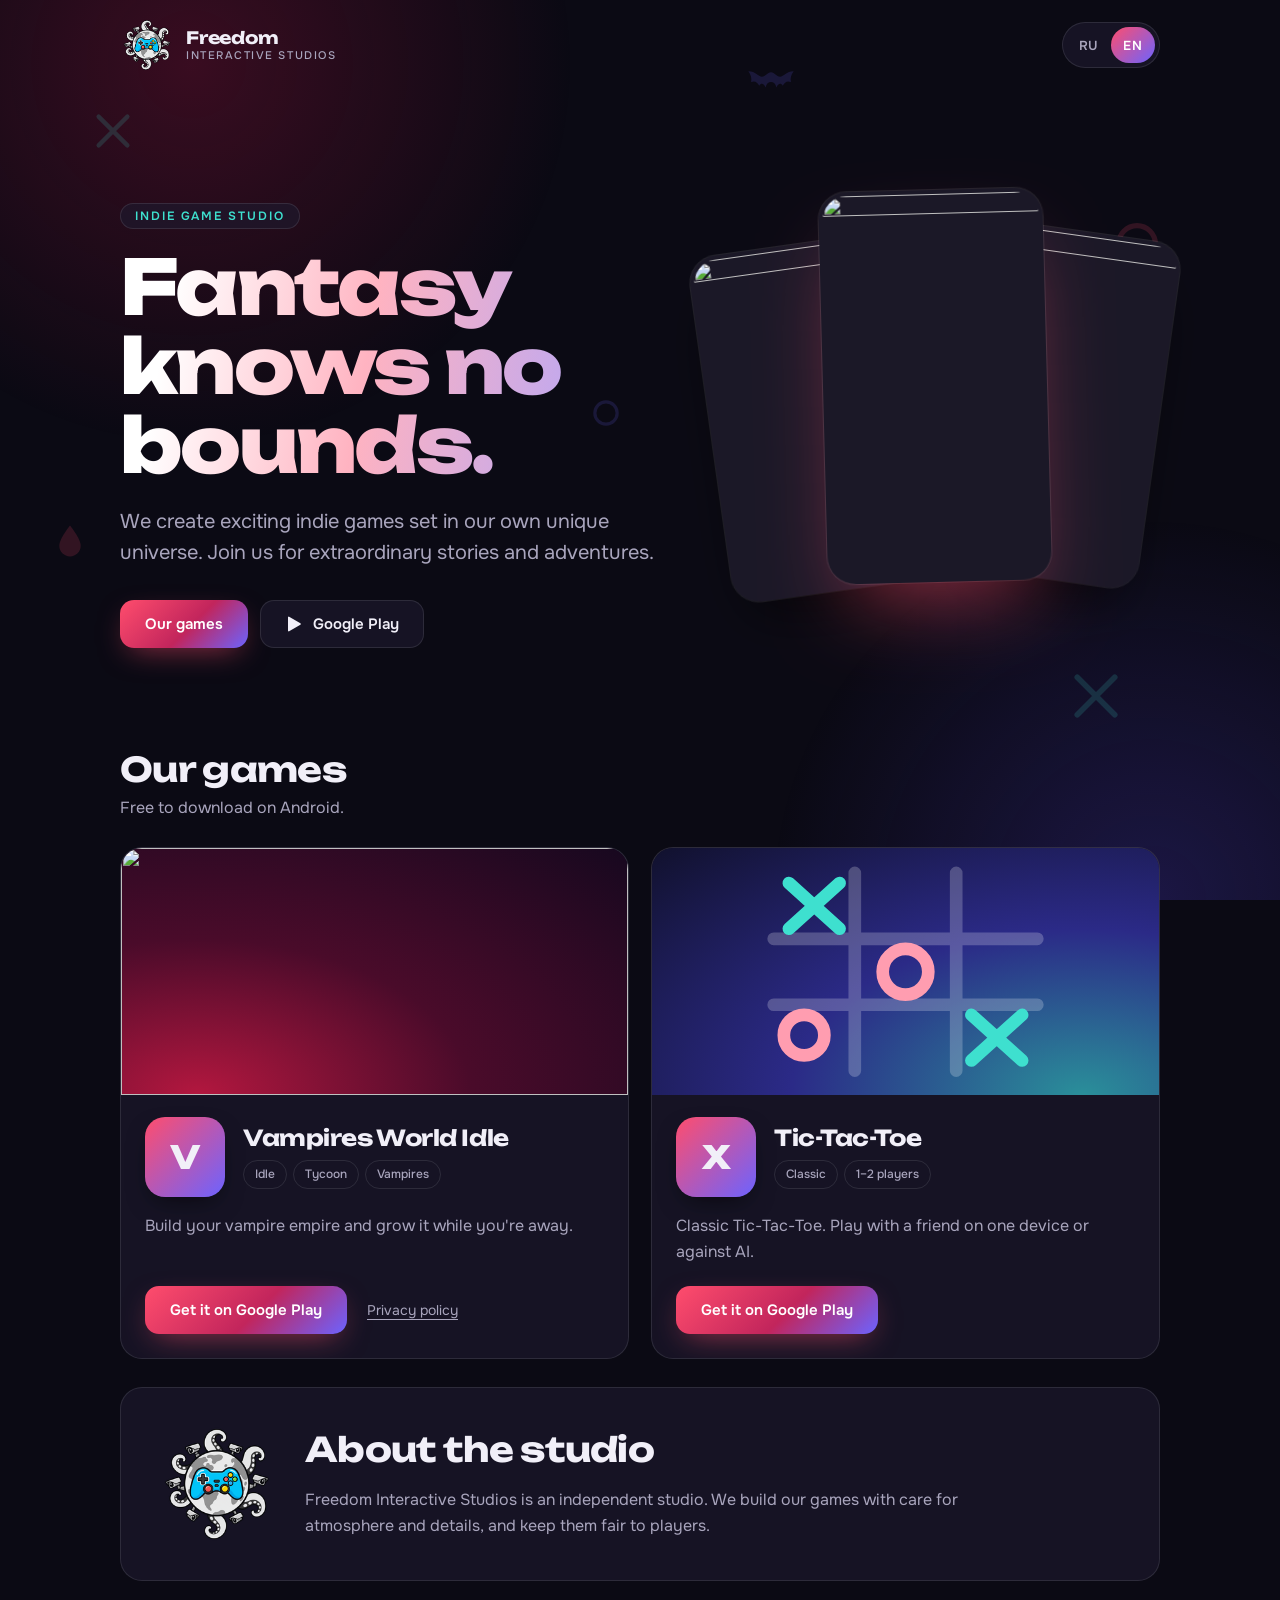
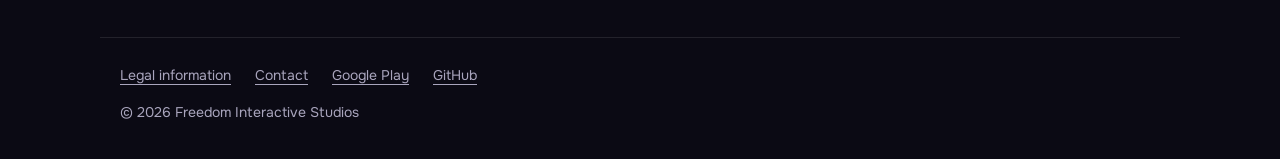
==== index.html @ ca3b4bb5 "feat: initial layout" ====
<!doctype html>
<html lang="en">
<head>
  <meta charset="utf-8">
  <meta name="viewport" content="width=device-width, initial-scale=1, viewport-fit=cover">
  <title>Freedom Interactive Studios — Indie games</title>
  <meta name="description" content="We create exciting indie games set in our own unique universe. Join us for extraordinary stories and adventures. Fantasy knows no bounds!">
  <meta name="theme-color" content="#0b0a14">
  <meta property="og:type" content="website">
  <meta property="og:title" content="Freedom Interactive Studios">
  <meta property="og:description" content="Exciting indie games, extraordinary stories and adventures. Fantasy knows no bounds!">
  <meta property="og:image" content="https://fzf-studios.github.io/assets/img/logo-512.png">
  <meta property="og:url" content="https://fzf-studios.github.io/">
  <link rel="icon" href="assets/img/favicon-64.png" type="image/png" sizes="64x64">
  <link rel="apple-touch-icon" href="assets/img/apple-touch-icon.png">
  <link rel="canonical" href="https://fzf-studios.github.io/">
  <link rel="preload" href="assets/fonts/Unbounded.woff2" as="font" type="font/woff2" crossorigin>
  <link rel="preload" href="assets/fonts/Onest.woff2" as="font" type="font/woff2" crossorigin>
  <link rel="stylesheet" href="assets/style.css?v=3">
</head>
<body>
  <div class="bg" aria-hidden="true">
    <span class="glow glow-a"></span>
    <span class="glow glow-b"></span>
    <svg class="float f1" viewBox="0 0 64 64"><path d="M12 12 52 52M52 12 12 52" /></svg>
    <svg class="float f2" viewBox="0 0 64 64"><circle cx="32" cy="32" r="21" /></svg>
    <svg class="float f3" viewBox="0 0 64 64"><path class="fill" d="M32 6C32 6 14 28 14 40a18 18 0 0 0 36 0C50 28 32 6 32 6Z" /></svg>
    <svg class="float f4" viewBox="0 0 64 64"><path d="M12 12 52 52M52 12 12 52" /></svg>
    <svg class="float f5" viewBox="0 0 64 64"><circle cx="32" cy="32" r="21" /></svg>
    <svg class="float f6" viewBox="0 0 64 64"><path class="fill" d="M32 20c-4 0-6 5-10 5s-7-6-15-6c3 4 4 8 3 12 4-2 7 0 9 4 2-3 5-3 7 2 1-4 3-6 6-6s5 2 6 6c2-5 5-5 7-2 2-4 5-6 9-4-1-4 0-8 3-12-8 0-11 6-15 6s-6-5-10-5Z" /></svg>
  </div>

  <header class="top">
    <a class="brand" href="#top" aria-label="Freedom Interactive Studios">
      <img class="brand-mark" src="assets/img/logo-96.png" srcset="assets/img/logo-96.png 1x, assets/img/logo-192.png 2x" alt="" width="54" height="54">
      <span class="brand-name">Freedom<small>Interactive Studios</small></span>
    </a>
    <div class="lang" role="group" aria-label="Language">
      <button type="button" data-lang="ru">RU</button>
      <button type="button" data-lang="en">EN</button>
    </div>
  </header>

  <main id="top">
    <section class="hero">
      <div class="hero-copy">
      <p class="eyebrow" data-i18n="hero.eyebrow">Indie game studio</p>
      <h1 data-i18n="hero.title">Fantasy knows no bounds.</h1>
      <p class="lead" data-i18n="hero.lead">We create exciting indie games set in our own unique universe. Join us for extraordinary stories and adventures.</p>
      <div class="hero-actions">
        <a class="btn btn-primary" href="#games" data-i18n="hero.cta">Our games</a>
        <a class="btn btn-ghost" href="https://play.google.com/store/apps/dev?id=5863759405716784590" target="_blank" rel="noopener">
          <svg viewBox="0 0 24 24" aria-hidden="true"><path d="M4 3.2v17.6a1 1 0 0 0 1.5.9l15-8.8a1 1 0 0 0 0-1.8l-15-8.8A1 1 0 0 0 4 3.2Z" /></svg>
          <span data-i18n="hero.play">Google Play</span>
        </a>
      </div>
      </div>
      <div class="showcase" aria-hidden="true">
        <div class="phone p-left"><img src="https://play-lh.googleusercontent.com/1ShK2Km62Al14qIQYZlLW3X-k7MZh_Gj1DgG6ytN6CyoRQE3Zxpvb42QYdLH-2eD8fv1aIu7-YUzpAoXFqrdkWw=w270-h480" srcset="https://play-lh.googleusercontent.com/1ShK2Km62Al14qIQYZlLW3X-k7MZh_Gj1DgG6ytN6CyoRQE3Zxpvb42QYdLH-2eD8fv1aIu7-YUzpAoXFqrdkWw=w270-h480 1x, https://play-lh.googleusercontent.com/1ShK2Km62Al14qIQYZlLW3X-k7MZh_Gj1DgG6ytN6CyoRQE3Zxpvb42QYdLH-2eD8fv1aIu7-YUzpAoXFqrdkWw=w540-h960 2x" alt="" width="270" height="480" decoding="async" referrerpolicy="no-referrer"></div>
        <div class="phone p-right"><img src="https://play-lh.googleusercontent.com/3jrcqV1eu-T9e8samyc-ILuO3domNdRpXT-UySXOMLKlcnkEo4G8ODEBn3ZB3Iq1X9CYV_1Oh5l3eB-9qXBByw=w270-h480" srcset="https://play-lh.googleusercontent.com/3jrcqV1eu-T9e8samyc-ILuO3domNdRpXT-UySXOMLKlcnkEo4G8ODEBn3ZB3Iq1X9CYV_1Oh5l3eB-9qXBByw=w270-h480 1x, https://play-lh.googleusercontent.com/3jrcqV1eu-T9e8samyc-ILuO3domNdRpXT-UySXOMLKlcnkEo4G8ODEBn3ZB3Iq1X9CYV_1Oh5l3eB-9qXBByw=w540-h960 2x" alt="" width="270" height="480" decoding="async" referrerpolicy="no-referrer"></div>
        <div class="phone p-center"><img src="https://play-lh.googleusercontent.com/Ith1IhKOJNfgIG3pc2i3UYyOQsQ_L5sB6oXsE3UP7IhQuaHHo_zner7JE--ERgmgsB-tVUhxAJWjwKFsyPpGqg=w270-h480" srcset="https://play-lh.googleusercontent.com/Ith1IhKOJNfgIG3pc2i3UYyOQsQ_L5sB6oXsE3UP7IhQuaHHo_zner7JE--ERgmgsB-tVUhxAJWjwKFsyPpGqg=w270-h480 1x, https://play-lh.googleusercontent.com/Ith1IhKOJNfgIG3pc2i3UYyOQsQ_L5sB6oXsE3UP7IhQuaHHo_zner7JE--ERgmgsB-tVUhxAJWjwKFsyPpGqg=w540-h960 2x" alt="" width="270" height="480" decoding="async" referrerpolicy="no-referrer"></div>
      </div>
    </section>

    <section id="games" class="games" aria-labelledby="games-title">
      <div class="section-head">
        <h2 id="games-title" data-i18n="games.title">Our games</h2>
        <p data-i18n="games.sub">Free to download on Android.</p>
      </div>

      <div class="grid">
        <article class="card game vampire">
          <div class="art" aria-hidden="true">
            <img class="cover" src="https://play-lh.googleusercontent.com/Q-YA4ZpcvmBesupVC3gqAyeb-giIh3-ihcmyhtLbAHuDAwxWrELbVHQJjYJtG1m6lBqfqPEzorj2pVnKfVWiWg=w1024-h500" srcset="https://play-lh.googleusercontent.com/Q-YA4ZpcvmBesupVC3gqAyeb-giIh3-ihcmyhtLbAHuDAwxWrELbVHQJjYJtG1m6lBqfqPEzorj2pVnKfVWiWg=w640-h313 640w, https://play-lh.googleusercontent.com/Q-YA4ZpcvmBesupVC3gqAyeb-giIh3-ihcmyhtLbAHuDAwxWrELbVHQJjYJtG1m6lBqfqPEzorj2pVnKfVWiWg=w1024-h500 1024w" sizes="(min-width: 900px) 520px, 100vw" alt="" width="1024" height="500" loading="lazy" decoding="async" referrerpolicy="no-referrer">
          </div>
          <div class="body">
            <div class="head">
              <div class="icon">
                <span class="icon-fallback">V</span>
                <img src="https://play-lh.googleusercontent.com/rarjYxpaOiOeSFdIjjuTbPEgERND8ZM7tji0JjJdWgd7ZCHnLQyljBamuUapBfrnSDu1SnSzlREQqMSGxcxb5Hk=s256" alt="" width="64" height="64" loading="lazy" decoding="async" referrerpolicy="no-referrer">
              </div>
              <div class="head-text">
                <h3>Vampires World Idle</h3>
                <div class="tags"><span data-i18n="tag.idle">Idle</span><span data-i18n="tag.tycoon">Tycoon</span><span data-i18n="tag.vampires">Vampires</span></div>
              </div>
            </div>
            <p data-i18n="vampire.desc">Build your vampire empire and grow it while you're away.</p>
            <div class="actions">
              <a class="btn btn-primary" href="https://play.google.com/store/apps/details?id=com.freedominteractive.vampireWorldIdle" target="_blank" rel="noopener" data-i18n="game.play">Get it on Google Play</a>
              <a class="link" href="https://fzf-studios.github.io/legal/projects/vampires-world-idle/privacy-policy.html" data-i18n="game.privacy">Privacy policy</a>
            </div>
          </div>
        </article>

        <article class="card game ttt">
          <div class="art" aria-hidden="true">
            <svg class="art-deco" viewBox="0 0 200 98" preserveAspectRatio="xMidYMid slice">
              <path class="grid-line" d="M80 10v78M120 10v78M48 36h104M48 62h104" />
              <path class="mark x" d="M54 14l20 18M74 14 54 32" />
              <circle class="mark o" cx="100" cy="49" r="9" />
              <path class="mark x" d="M126 66l20 18M146 66l-20 18" />
              <circle class="mark o" cx="60" cy="74" r="8" />
            </svg>
          </div>
          <div class="body">
            <div class="head">
              <div class="icon">
                <span class="icon-fallback">X</span>
                <img src="https://play-lh.googleusercontent.com/PpPDhZluUGQH79NOJ9YYto56J4JbtSe0tbAO69b5HPb1utqQhsG3fX1oHCB_e1ZnDHzMkyncfUjKb32u4Q8odAg=s256" alt="" width="64" height="64" loading="lazy" decoding="async" referrerpolicy="no-referrer">
              </div>
              <div class="head-text">
                <h3 data-i18n="ttt.name">Tic-Tac-Toe</h3>
                <div class="tags"><span data-i18n="tag.puzzle">Classic</span><span data-i18n="tag.duo">1–2 players</span></div>
              </div>
            </div>
            <p data-i18n="ttt.desc">Classic Tic-Tac-Toe. Play with a friend on one device or against AI.</p>
            <div class="actions">
              <a class="btn btn-primary" href="https://play.google.com/store/apps/details?id=com.freedominteractive.tictactoe" target="_blank" rel="noopener" data-i18n="game.play">Get it on Google Play</a>
            </div>
          </div>
        </article>
      </div>
    </section>

    <section class="about card" aria-labelledby="about-title">
      <img class="about-logo" src="assets/img/logo-192.png" alt="Freedom Interactive Studios" width="120" height="120" loading="lazy" decoding="async">
      <h2 id="about-title" data-i18n="about.title">About the studio</h2>
      <p data-i18n="about.text">Freedom Interactive Studios is an independent studio. We build our games with care for atmosphere and details, and keep them fair to players.</p>
    </section>
  </main>

  <footer class="foot">
    <nav aria-label="Links">
      <a href="https://fzf-studios.github.io/legal/" data-i18n="foot.legal">Legal information</a>
      <a href="https://fzf-studios.github.io/legal/common/studio-contact.html" data-i18n="foot.contact">Contact</a>
      <a href="https://play.google.com/store/apps/dev?id=5863759405716784590" target="_blank" rel="noopener">Google Play</a>
      <a href="https://github.com/fzf-studios" target="_blank" rel="noopener">GitHub</a>
    </nav>
    <p>© <span id="year">2026</span> Freedom Interactive Studios</p>
  </footer>

  <script src="assets/app.js?v=3" defer></script>
</body>
</html>
---- assets/style.css ----
@font-face {
  font-family: "Unbounded";
  src: url("fonts/Unbounded.woff2") format("woff2");
  font-weight: 200 900;
  font-display: swap;
}

@font-face {
  font-family: "Onest";
  src: url("fonts/Onest.woff2") format("woff2");
  font-weight: 100 900;
  font-display: swap;
}

:root {
  color-scheme: dark;
  --bg: #0b0a14;
  --surface: rgba(30, 26, 48, 0.62);
  --surface-strong: rgba(46, 40, 72, 0.8);
  --border: rgba(255, 255, 255, 0.1);
  --text: #f1eff8;
  --muted: #a9a5bd;
  --crimson: #ff4d6d;
  --crimson-deep: #8f1238;
  --indigo: #6c63ff;
  --cyan: #3ee0cf;
  --radius: 22px;
  --font-display: "Unbounded", "Onest", system-ui, sans-serif;
  --font-body: "Onest", system-ui, -apple-system, "Segoe UI", sans-serif;
}

* { box-sizing: border-box; }

html { scroll-behavior: smooth; }

body {
  margin: 0;
  min-height: 100vh;
  background: var(--bg);
  color: var(--text);
  font: 400 16px/1.6 var(--font-body);
  -webkit-font-smoothing: antialiased;
  overflow-x: hidden;
}

a { color: inherit; }

/* ---------- Background ---------- */

.bg {
  position: fixed;
  inset: 0;
  z-index: 0;
  overflow: hidden;
  pointer-events: none;
}

.glow {
  position: absolute;
  width: 60vmax;
  height: 60vmax;
  border-radius: 50%;
  opacity: 0.35;
}

.glow-a { top: -25vmax; left: -15vmax; background: radial-gradient(circle, var(--crimson-deep), transparent 70%); }
.glow-b { bottom: -30vmax; right: -20vmax; background: radial-gradient(circle, #3b2f9e, transparent 70%); }

.float {
  position: absolute;
  width: 46px;
  fill: none;
  stroke: currentColor;
  stroke-width: 6;
  stroke-linecap: round;
  opacity: 0.16;
  will-change: transform;
  animation: drift 18s cubic-bezier(0.45, 0, 0.55, 1) infinite;
}

.float .fill { fill: currentColor; stroke: none; }

.f1 { top: 12%; left: 7%;  color: var(--cyan);    animation-delay: -2s; }
.f2 { top: 24%; right: 9%; color: var(--crimson); animation-delay: -7s; width: 56px; }
.f3 { top: 58%; left: 4%;  color: var(--crimson); animation-delay: -11s; width: 38px; }
.f4 { top: 74%; right: 12%; color: var(--cyan);   animation-delay: -4s; width: 60px; }
.f5 { top: 44%; left: 46%; color: var(--indigo);  animation-delay: -9s; width: 34px; }
.f6 { top: 6%;  left: 58%; color: var(--indigo);  animation-delay: -13s; width: 58px; }

@keyframes drift {
  0%, 100% { transform: translate3d(0, 0, 0) rotate(0deg); }
  50% { transform: translate3d(0, -26px, 0) rotate(14deg); }
}

/* ---------- Layout ---------- */

.top, main, .foot {
  position: relative;
  z-index: 1;
  width: min(1080px, 100%);
  margin-inline: auto;
  padding-inline: max(20px, env(safe-area-inset-left)) max(20px, env(safe-area-inset-right));
}

.top {
  display: flex;
  align-items: center;
  justify-content: space-between;
  gap: 16px;
  padding-top: max(18px, env(safe-area-inset-top));
  padding-bottom: 8px;
}

.brand {
  display: flex;
  align-items: center;
  gap: 12px;
  text-decoration: none;
}

.brand-mark { width: 54px; height: 54px; flex: none; object-fit: contain; }

.brand-name {
  display: flex;
  flex-direction: column;
  font: 700 17px/1.1 var(--font-display);
  letter-spacing: -0.01em;
}

.brand-name small {
  margin-top: 3px;
  font: 500 11px/1 var(--font-body);
  letter-spacing: 0.14em;
  text-transform: uppercase;
  color: var(--muted);
}

.lang {
  display: inline-flex;
  padding: 4px;
  border: 1px solid var(--border);
  border-radius: 999px;
  background: var(--surface);
}

.lang button {
  min-width: 44px;
  min-height: 36px;
  border: 0;
  border-radius: 999px;
  background: transparent;
  color: var(--muted);
  font: 600 13px/1 var(--font-body);
  letter-spacing: 0.06em;
  cursor: pointer;
  transition: background 0.2s, color 0.2s;
}

.lang button[aria-pressed="true"] {
  background: linear-gradient(135deg, var(--crimson), var(--indigo));
  color: #fff;
}

.lang button:focus-visible,
.btn:focus-visible,
.link:focus-visible,
.foot a:focus-visible {
  outline: 2px solid var(--cyan);
  outline-offset: 3px;
}

/* ---------- Hero ---------- */

.hero {
  display: grid;
  grid-template-columns: minmax(0, 1fr);
  align-items: center;
  gap: 40px;
  padding: clamp(56px, 11vw, 110px) 0 clamp(48px, 8vw, 90px);
}

.hero-copy { max-width: 640px; }

.eyebrow {
  display: inline-block;
  margin: 0 0 18px;
  padding: 6px 14px;
  border: 1px solid var(--border);
  border-radius: 999px;
  background: var(--surface);
  color: var(--cyan);
  font: 600 12px/1 var(--font-body);
  letter-spacing: 0.16em;
  text-transform: uppercase;
}

h1 {
  margin: 0 0 22px;
  font: 800 clamp(38px, 8.4vw, 76px)/1.04 var(--font-display);
  letter-spacing: -0.035em;
  background: linear-gradient(100deg, #fff 10%, #ffb3c1 45%, #a9a4ff 95%);
  -webkit-background-clip: text;
  background-clip: text;
  color: transparent;
}

.lead {
  margin: 0 0 32px;
  max-width: 600px;
  color: var(--muted);
  font-size: clamp(17px, 2.4vw, 20px);
  line-height: 1.55;
}

.hero-actions { display: flex; flex-wrap: wrap; gap: 12px; }

/* ---------- Hero showcase ---------- */

.showcase { display: none; }

.phone {
  position: absolute;
  --ds: 0.02;
  transform: translate3d(0, 0, 0) rotate(var(--r));
  will-change: transform;
  backface-visibility: hidden;
  animation: float 10s ease-in-out infinite;
  top: 0;
  width: 200px;
  padding: 4px;
  border-radius: 28px;
  background: #1b1827;
  box-shadow: 0 30px 60px -20px rgba(0, 0, 0, 0.75), 0 0 0 1px var(--border);
}

.phone img {
  display: block;
  width: 100%;
  height: auto;
  border-radius: 24px;
}

.p-left { left: 0; top: 54px; --r: -8deg; --dx: -12px; --dy: -30px; --dr: 3deg; animation-duration: 10s; }
.p-right { right: 0; top: 40px; --r: 8deg; --dx: 12px; --dy: -34px; --dr: -3deg; animation-duration: 12s; animation-delay: -4s; }
.p-center { left: 50%; top: 0; z-index: 2; --r: -1.5deg; --dx: 6px; --dy: -30px; --dr: 3deg; --ds: 0.035; animation-duration: 9s; animation-delay: -2s; width: 224px; margin-left: -112px; box-shadow: 0 40px 80px -24px rgba(255, 77, 109, 0.5), 0 0 0 1px var(--border); }

@keyframes float {
  0%, 100% { transform: translate3d(0, 0, 0) rotate(var(--r)) scale(1); }
  50% { transform: translate3d(var(--dx), var(--dy), 0) rotate(calc(var(--r) + var(--dr))) scale(calc(1 + var(--ds))); }
}

@media (min-width: 900px) {
  .hero { grid-template-columns: minmax(0, 1.1fr) minmax(0, 0.9fr); }
  .showcase { display: block; position: relative; height: 470px; }
}

/* ---------- Buttons ---------- */

.btn {
  display: inline-flex;
  align-items: center;
  justify-content: center;
  gap: 10px;
  min-height: 48px;
  padding: 0 24px;
  border: 1px solid transparent;
  border-radius: 14px;
  font: 600 15px/1 var(--font-body);
  text-decoration: none;
  transition: transform 0.18s, box-shadow 0.18s, background 0.18s;
}

.btn svg { width: 18px; height: 18px; fill: currentColor; }

.btn-primary {
  background: linear-gradient(135deg, var(--crimson), #c2255c 55%, var(--indigo)) border-box;
  color: #fff;
  box-shadow: 0 10px 30px -10px rgba(255, 77, 109, 0.6);
}

.btn-primary:hover { transform: translateY(-2px); box-shadow: 0 16px 34px -10px rgba(255, 77, 109, 0.75); }

.btn-ghost {
  border-color: var(--border);
  background: var(--surface);
}

.btn-ghost:hover { background: var(--surface-strong); transform: translateY(-2px); }

.link {
  color: var(--muted);
  font-size: 14px;
  text-underline-offset: 4px;
  transition: color 0.2s;
}

.link:hover { color: var(--text); }

/* ---------- Games ---------- */

.section-head { margin-bottom: 26px; }

h2 {
  margin: 0 0 6px;
  font: 700 clamp(24px, 4.4vw, 34px)/1.15 var(--font-display);
  letter-spacing: -0.02em;
}

.section-head p { margin: 0; color: var(--muted); }

.grid {
  display: grid;
  grid-template-columns: repeat(auto-fit, minmax(min(100%, 420px), 1fr));
  gap: 22px;
}

.card {
  border: 1px solid var(--border);
  border-radius: var(--radius);
  background: var(--surface);
  overflow: hidden;
}

.game {
  display: flex;
  flex-direction: column;
  transition: transform 0.25s, border-color 0.25s, box-shadow 0.25s;
}

.game:hover { transform: translateY(-5px); border-color: rgba(255, 255, 255, 0.22); }

.art {
  position: relative;
  aspect-ratio: 1024 / 500;
  overflow: hidden;
}

.cover {
  display: block;
  width: 100%;
  height: 100%;
  object-fit: cover;
}

.vampire .art { background: radial-gradient(120% 140% at 15% 100%, #b3173f 0%, #4a0b2a 45%, #17081f 100%); }
.ttt .art { background: radial-gradient(120% 140% at 85% 100%, #2a8f9a 0%, #2b2a87 48%, #11112e 100%); }

.vampire:hover { box-shadow: 0 24px 60px -24px rgba(255, 77, 109, 0.55); }
.ttt:hover { box-shadow: 0 24px 60px -24px rgba(108, 99, 255, 0.6); }

.art-deco {
  position: absolute;
  inset: 0;
  width: 100%;
  height: 100%;
}

.art-deco .fill { fill: rgba(255, 255, 255, 0.22); }
.art-deco .drop { fill: rgba(255, 77, 109, 0.75); }
.art-deco .moon { fill: rgba(255, 233, 200, 0.16); }
.vampire .art-deco .fill:first-of-type { animation: flap 3.6s ease-in-out infinite; transform-origin: 100px 40px; }

.art-deco .grid-line,
.art-deco .mark {
  fill: none;
  stroke-width: 5;
  stroke-linecap: round;
}

.art-deco .grid-line { stroke: rgba(255, 255, 255, 0.22); }
.art-deco .x { stroke: var(--cyan); }
.art-deco .o { stroke: #ff9db0; }

@keyframes flap {
  0%, 100% { transform: scaleY(1); }
  50% { transform: scaleY(0.82) translateY(2px); }
}

.head {
  display: flex;
  align-items: center;
  gap: 18px;
  margin-bottom: 16px;
}

.head-text { min-width: 0; }

.icon {
  position: relative;
  flex: none;
  width: 80px;
  height: 80px;
  border-radius: 20px;
  background: #1b1827;
  box-shadow: 0 10px 24px -8px rgba(0, 0, 0, 0.6);
  overflow: hidden;
}

.icon img,
.icon-fallback {
  position: absolute;
  inset: 0;
  width: 100%;
  height: 100%;
}

.icon img { object-fit: cover; border-radius: inherit; }

.icon-fallback {
  display: grid;
  place-items: center;
  background: linear-gradient(135deg, var(--crimson), var(--indigo));
  font: 800 32px/1 var(--font-display);
}

.body {
  display: flex;
  flex: 1;
  flex-direction: column;
  padding: 22px 24px 24px;
}

.tags { display: flex; flex-wrap: wrap; gap: 6px; }

.tags span {
  padding: 4px 11px;
  border: 1px solid var(--border);
  border-radius: 999px;
  color: var(--muted);
  font-size: 12px;
  font-weight: 500;
}

h3 {
  margin: 0 0 8px;
  font: 700 22px/1.2 var(--font-display);
  letter-spacing: -0.02em;
}

.body p { margin: 0 0 22px; color: var(--muted); }

.actions {
  display: flex;
  flex-wrap: wrap;
  align-items: center;
  gap: 14px 20px;
  margin-top: auto;
}

/* ---------- About ---------- */

.about {
  display: grid;
  grid-template-columns: auto minmax(0, 1fr);
  align-items: center;
  gap: 4px 28px;
  margin: 28px 0 0;
  padding: clamp(22px, 4vw, 36px);
}

.about-logo {
  grid-row: 1 / span 2;
  width: clamp(84px, 16vw, 120px);
  height: auto;
}

.about h2 { align-self: end; }
.about p { margin: 8px 0 0; max-width: 680px; color: var(--muted); align-self: start; }

/* ---------- Footer ---------- */

.foot {
  margin-top: 56px;
  padding-top: 26px;
  padding-bottom: max(36px, env(safe-area-inset-bottom));
  border-top: 1px solid var(--border);
  color: var(--muted);
  font-size: 14px;
}

.foot nav { display: flex; flex-wrap: wrap; gap: 10px 24px; margin-bottom: 14px; }
.foot a { text-underline-offset: 4px; }
.foot a:hover { color: var(--text); }
.foot p { margin: 0; }

/* ---------- Responsive ---------- */

@media (max-width: 520px) {
  .brand-name { font-size: 15px; }
  .brand-mark { width: 38px; height: 38px; }
  .hero-actions .btn { flex: 1 1 100%; }
  .actions .btn { flex: 1 1 100%; }
  .float { opacity: 0.1; }
}

@media (prefers-reduced-motion: reduce) {
  html { scroll-behavior: auto; }
  .float, .art-deco .fill { animation: none !important; }
  .phone { --dx: 0px; --dy: -12px; --dr: 1.5deg; --ds: 0.01; }
}
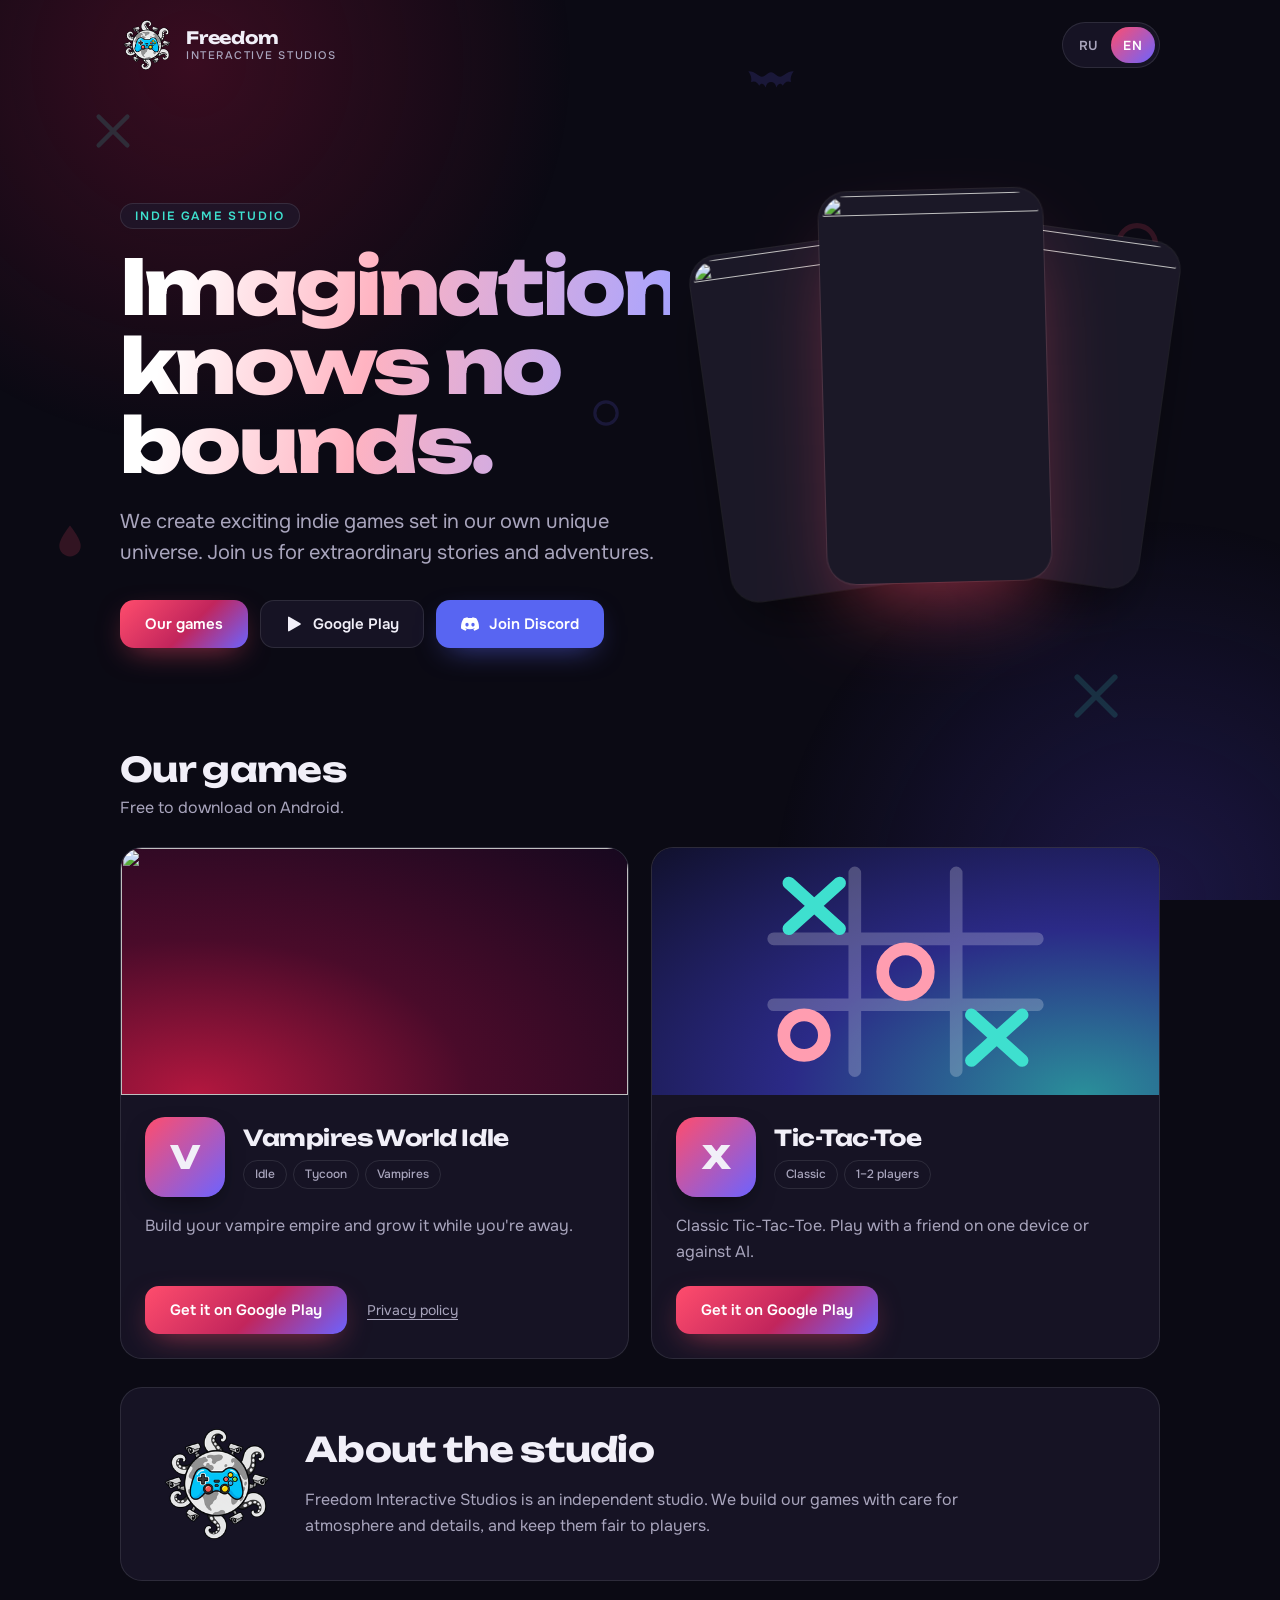
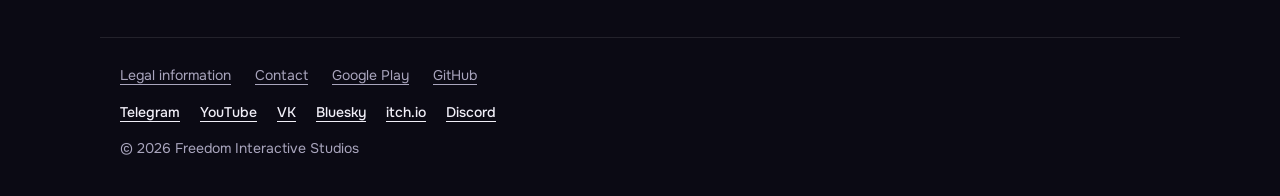
==== commit 7e5541a9: "chore: text, social network links" ====
--- a/index.html
+++ b/index.html
@@ -4,11 +4,11 @@
   <meta charset="utf-8">
   <meta name="viewport" content="width=device-width, initial-scale=1, viewport-fit=cover">
   <title>Freedom Interactive Studios — Indie games</title>
-  <meta name="description" content="We create exciting indie games set in our own unique universe. Join us for extraordinary stories and adventures. Fantasy knows no bounds!">
+  <meta name="description" content="We create exciting indie games set in our own unique universe. Join us for extraordinary stories and adventures. Imagination knows no bounds!">
   <meta name="theme-color" content="#0b0a14">
   <meta property="og:type" content="website">
   <meta property="og:title" content="Freedom Interactive Studios">
-  <meta property="og:description" content="Exciting indie games, extraordinary stories and adventures. Fantasy knows no bounds!">
+  <meta property="og:description" content="Exciting indie games, extraordinary stories and adventures. Imagination knows no bounds!">
   <meta property="og:image" content="https://fzf-studios.github.io/assets/img/logo-512.png">
   <meta property="og:url" content="https://fzf-studios.github.io/">
   <link rel="icon" href="assets/img/favicon-64.png" type="image/png" sizes="64x64">
@@ -16,7 +16,8 @@
   <link rel="canonical" href="https://fzf-studios.github.io/">
   <link rel="preload" href="assets/fonts/Unbounded.woff2" as="font" type="font/woff2" crossorigin>
   <link rel="preload" href="assets/fonts/Onest.woff2" as="font" type="font/woff2" crossorigin>
-  <link rel="stylesheet" href="assets/style.css?v=3">
+  <link rel="stylesheet" href="assets/style.css?v=5">
+  <script type="application/ld+json">{"@context": "https://schema.org", "@type": "Organization", "name": "Freedom Interactive Studios", "url": "https://fzf-studios.github.io/", "logo": "https://fzf-studios.github.io/assets/img/logo-512.png", "sameAs": ["https://t.me/freedominteractivestudios", "https://www.youtube.com/@freedom-interactive-studios", "https://vk.ru/freedominteractivestudios", "https://bsky.app/profile/freedominteractive.bsky.social", "https://freedominteractivestudios.itch.io/", "https://discord.gg/cqApCYyYV", "https://play.google.com/store/apps/dev?id=5863759405716784590", "https://github.com/fzf-studios"]}</script>
 </head>
 <body>
   <div class="bg" aria-hidden="true">
@@ -45,13 +46,17 @@
     <section class="hero">
       <div class="hero-copy">
       <p class="eyebrow" data-i18n="hero.eyebrow">Indie game studio</p>
-      <h1 data-i18n="hero.title">Fantasy knows no bounds.</h1>
+      <h1 data-i18n="hero.title">Imagination knows no bounds.</h1>
       <p class="lead" data-i18n="hero.lead">We create exciting indie games set in our own unique universe. Join us for extraordinary stories and adventures.</p>
       <div class="hero-actions">
         <a class="btn btn-primary" href="#games" data-i18n="hero.cta">Our games</a>
         <a class="btn btn-ghost" href="https://play.google.com/store/apps/dev?id=5863759405716784590" target="_blank" rel="noopener">
           <svg viewBox="0 0 24 24" aria-hidden="true"><path d="M4 3.2v17.6a1 1 0 0 0 1.5.9l15-8.8a1 1 0 0 0 0-1.8l-15-8.8A1 1 0 0 0 4 3.2Z" /></svg>
           <span data-i18n="hero.play">Google Play</span>
+        </a>
+        <a class="btn btn-discord" href="https://discord.gg/cqApCYyYV" target="_blank" rel="noopener">
+          <svg viewBox="0 0 24 24" aria-hidden="true"><path d="M20.317 4.37a19.79 19.79 0 0 0-4.885-1.515.074.074 0 0 0-.079.037c-.21.375-.444.864-.608 1.25a18.27 18.27 0 0 0-5.487 0 12.64 12.64 0 0 0-.617-1.25.077.077 0 0 0-.079-.037A19.74 19.74 0 0 0 3.677 4.37a.07.07 0 0 0-.032.027C.533 9.046-.32 13.58.099 18.057a.082.082 0 0 0 .031.057 19.9 19.9 0 0 0 5.993 3.03.078.078 0 0 0 .084-.028 14.09 14.09 0 0 0 1.226-1.994.076.076 0 0 0-.041-.106 13.1 13.1 0 0 1-1.872-.892.077.077 0 0 1-.008-.128c.126-.094.252-.192.372-.291a.074.074 0 0 1 .078-.01c3.928 1.793 8.18 1.793 12.062 0a.074.074 0 0 1 .078.01c.12.099.246.197.373.292a.077.077 0 0 1-.006.127 12.3 12.3 0 0 1-1.873.891.077.077 0 0 0-.041.107c.36.698.772 1.362 1.225 1.993a.076.076 0 0 0 .084.029 19.84 19.84 0 0 0 6.002-3.03.077.077 0 0 0 .032-.054c.5-5.177-.838-9.674-3.549-13.66a.061.061 0 0 0-.031-.03ZM8.02 15.33c-1.183 0-2.157-1.085-2.157-2.419 0-1.333.956-2.419 2.157-2.419 1.21 0 2.176 1.096 2.157 2.42 0 1.333-.956 2.418-2.157 2.418Zm7.975 0c-1.183 0-2.157-1.085-2.157-2.419 0-1.333.955-2.419 2.157-2.419 1.21 0 2.176 1.096 2.157 2.42 0 1.333-.946 2.418-2.157 2.418Z"/></svg>
+          <span data-i18n="hero.discord">Join Discord</span>
         </a>
       </div>
       </div>
@@ -136,9 +141,17 @@
       <a href="https://play.google.com/store/apps/dev?id=5863759405716784590" target="_blank" rel="noopener">Google Play</a>
       <a href="https://github.com/fzf-studios" target="_blank" rel="noopener">GitHub</a>
     </nav>
+    <nav class="foot-social" aria-label="Social">
+      <a href="https://t.me/freedominteractivestudios" target="_blank" rel="noopener me">Telegram</a>
+      <a href="https://www.youtube.com/@freedom-interactive-studios" target="_blank" rel="noopener me">YouTube</a>
+      <a href="https://vk.ru/freedominteractivestudios" target="_blank" rel="noopener me">VK</a>
+      <a href="https://bsky.app/profile/freedominteractive.bsky.social" target="_blank" rel="noopener me">Bluesky</a>
+      <a href="https://freedominteractivestudios.itch.io/" target="_blank" rel="noopener me">itch.io</a>
+      <a href="https://discord.gg/cqApCYyYV" target="_blank" rel="noopener me">Discord</a>
+    </nav>
     <p>© <span id="year">2026</span> Freedom Interactive Studios</p>
   </footer>
 
-  <script src="assets/app.js?v=3" defer></script>
+  <script src="assets/app.js?v=5" defer></script>
 </body>
 </html>
--- a/assets/style.css
+++ b/assets/style.css
@@ -287,6 +287,14 @@
 
 .btn-ghost:hover { background: var(--surface-strong); transform: translateY(-2px); }
 
+.btn-discord {
+  background: #5865f2;
+  color: #fff;
+  box-shadow: 0 10px 30px -12px rgba(88, 101, 242, 0.7);
+}
+
+.btn-discord:hover { background: #6d79f5; transform: translateY(-2px); }
+
 .link {
   color: var(--muted);
   font-size: 14px;
@@ -479,6 +487,8 @@
 }
 
 .foot nav { display: flex; flex-wrap: wrap; gap: 10px 24px; margin-bottom: 14px; }
+.foot .foot-social { gap: 10px 20px; }
+.foot .foot-social a { color: var(--text); font-weight: 500; }
 .foot a { text-underline-offset: 4px; }
 .foot a:hover { color: var(--text); }
 .foot p { margin: 0; }
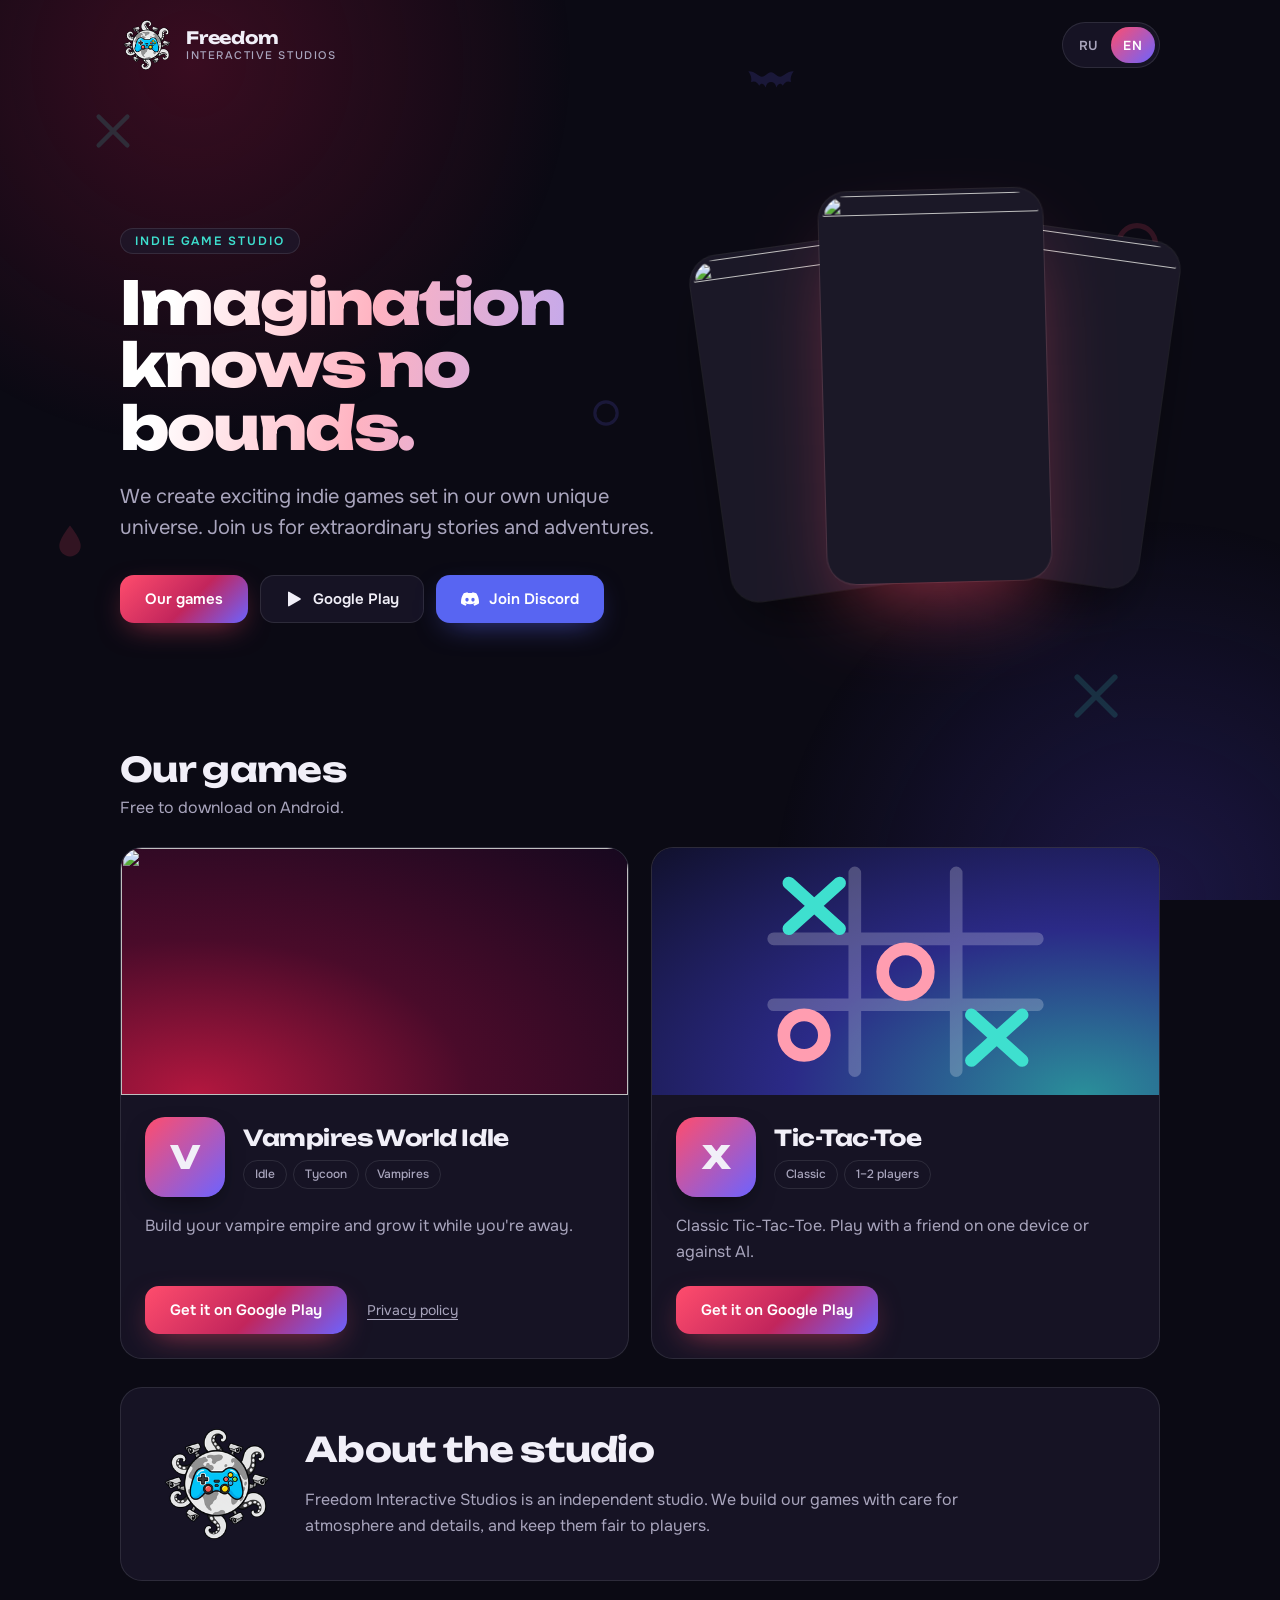
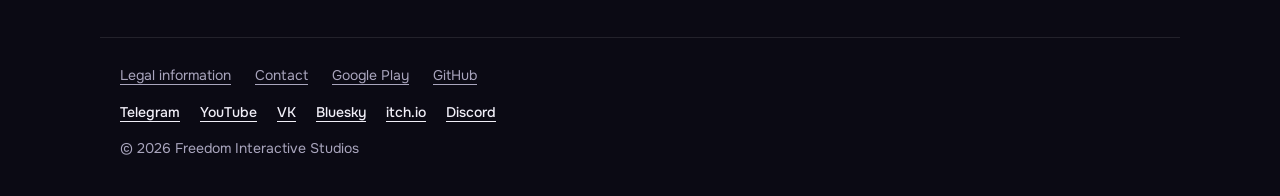
==== commit f2ba6036: "fix: style" ====
--- a/index.html
+++ b/index.html
@@ -16,7 +16,7 @@
   <link rel="canonical" href="https://fzf-studios.github.io/">
   <link rel="preload" href="assets/fonts/Unbounded.woff2" as="font" type="font/woff2" crossorigin>
   <link rel="preload" href="assets/fonts/Onest.woff2" as="font" type="font/woff2" crossorigin>
-  <link rel="stylesheet" href="assets/style.css?v=5">
+  <link rel="stylesheet" href="assets/style.css?v=7">
   <script type="application/ld+json">{"@context": "https://schema.org", "@type": "Organization", "name": "Freedom Interactive Studios", "url": "https://fzf-studios.github.io/", "logo": "https://fzf-studios.github.io/assets/img/logo-512.png", "sameAs": ["https://t.me/freedominteractivestudios", "https://www.youtube.com/@freedom-interactive-studios", "https://vk.ru/freedominteractivestudios", "https://bsky.app/profile/freedominteractive.bsky.social", "https://freedominteractivestudios.itch.io/", "https://discord.gg/cqApCYyYV", "https://play.google.com/store/apps/dev?id=5863759405716784590", "https://github.com/fzf-studios"]}</script>
 </head>
 <body>
--- a/assets/style.css
+++ b/assets/style.css
@@ -196,8 +196,9 @@
 
 h1 {
   margin: 0 0 22px;
-  font: 800 clamp(38px, 8.4vw, 76px)/1.04 var(--font-display);
+  font: 800 clamp(33px, 8.4vw, 76px)/1.04 var(--font-display);
   letter-spacing: -0.035em;
+  overflow-wrap: anywhere;
   background: linear-gradient(100deg, #fff 10%, #ffb3c1 45%, #a9a4ff 95%);
   -webkit-background-clip: text;
   background-clip: text;
@@ -251,6 +252,7 @@
 
 @media (min-width: 900px) {
   .hero { grid-template-columns: minmax(0, 1.1fr) minmax(0, 0.9fr); }
+  h1 { font-size: clamp(38px, 4.9vw, 60px); }
   .showcase { display: block; position: relative; height: 470px; }
 }
 
